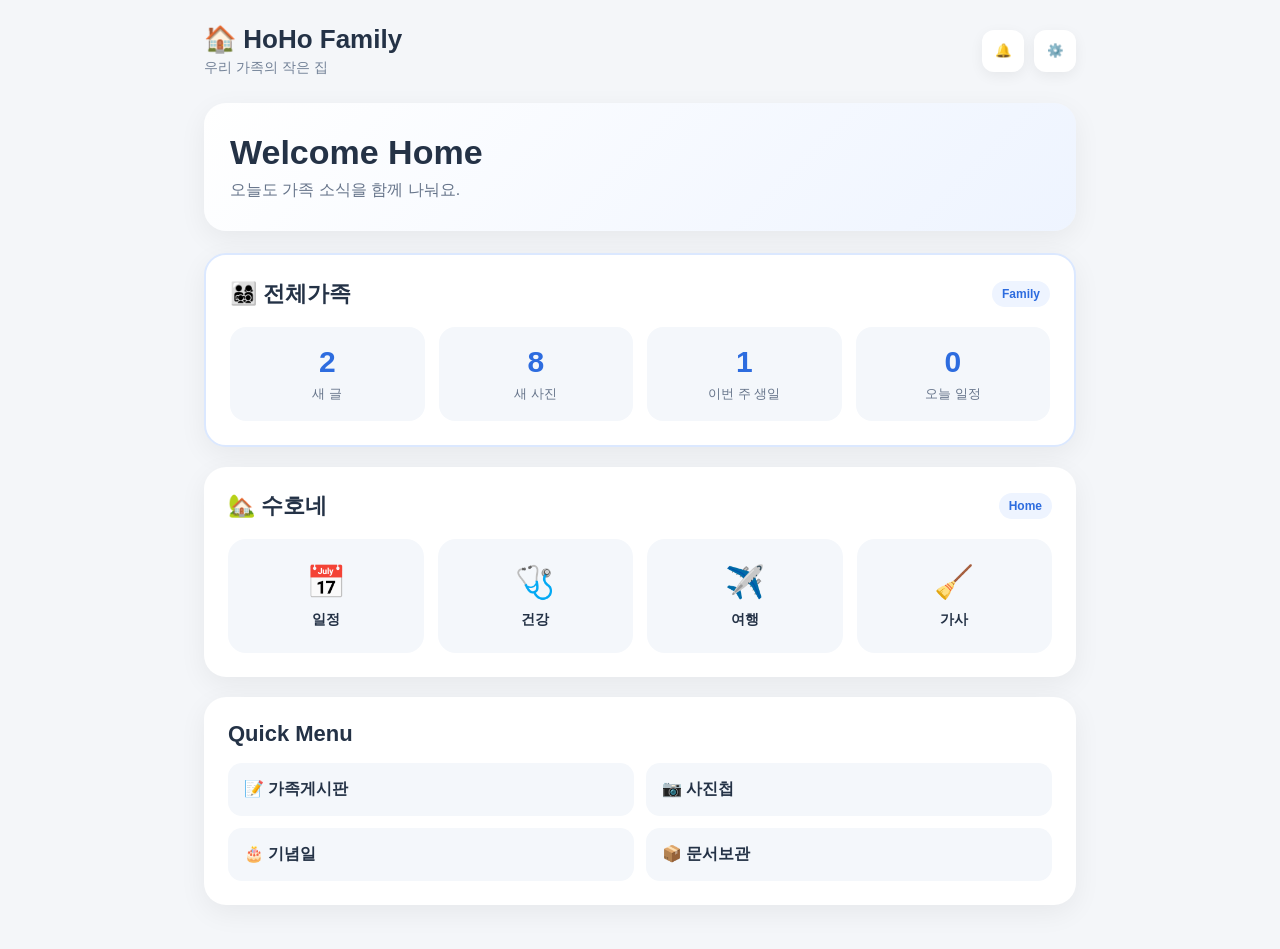
==== app/home.html @ cb8d1803 "access home" ====
<!DOCTYPE html>
<html lang="ko">
<head>
    <meta charset="UTF-8">
    <meta name="viewport" content="width=device-width, initial-scale=1.0">
    <title>HoHo Family Home</title>
    <link rel="stylesheet" href="/assets/css/style.css">
</head>

<body class="home-body">

<main class="home-page">

    <header class="home-header">
        <div>
            <div class="home-logo">🏠 HoHo Family</div>
            <p class="home-subtitle">우리 가족의 작은 집</p>
        </div>

        <div class="home-actions">
            <button>🔔</button>
            <button>⚙️</button>
        </div>
    </header>

    <section class="welcome-panel">
        <h1>Welcome Home</h1>
        <p>오늘도 가족 소식을 함께 나눠요.</p>
    </section>

    <section class="home-card main-family-card">
        <div class="card-title-row">
            <h2>👨‍👩‍👧‍👦 전체가족</h2>
            <span>Family</span>
        </div>

        <div class="summary-grid">
            <div>
                <strong>2</strong>
                <span>새 글</span>
            </div>
            <div>
                <strong>8</strong>
                <span>새 사진</span>
            </div>
            <div>
                <strong>1</strong>
                <span>이번 주 생일</span>
            </div>
            <div>
                <strong>0</strong>
                <span>오늘 일정</span>
            </div>
        </div>
    </section>

    <section class="home-card">
        <div class="card-title-row">
            <h2>🏡 수호네</h2>
            <span>Home</span>
        </div>

        <div class="menu-grid">
            <a href="#">📅<span>일정</span></a>
            <a href="#">🩺<span>건강</span></a>
            <a href="#">✈️<span>여행</span></a>
            <a href="#">🧹<span>가사</span></a>
        </div>
    </section>

    <section class="home-card">
        <h2>Quick Menu</h2>

        <div class="quick-list">
            <a href="#">📝 가족게시판</a>
            <a href="#">📷 사진첩</a>
            <a href="#">🎂 기념일</a>
            <a href="#">📦 문서보관</a>
        </div>
    </section>

</main>

</body>
</html>
---- assets/css/style.css ----
*{
    margin:0;
    padding:0;
    box-sizing:border-box;
}

body{

    font-family:
        "Segoe UI",
        "Noto Sans KR",
        sans-serif;

    background:#f4f6f9;
    color:#243246;
}

.access-page{

    display:flex;
    justify-content:center;
    align-items:center;

    width:100vw;
    height:100vh;

    padding:24px;
}

.access-card{

    width:100%;
    max-width:430px;

    background:#ffffff;

    border-radius:20px;

    padding:56px 40px;

    text-align:center;

    box-shadow:
        0 10px 35px rgba(0,0,0,.08);
}

.logo{

    font-size:70px;

    margin-bottom:28px;
}

h1{

    font-size:34px;
    font-weight:700;

    margin-bottom:10px;
}

.subtitle{

    color:#66748a;

    font-size:16px;

    margin-bottom:44px;
}

.enter-btn{

    width:100%;

    height:54px;

    border:none;

    border-radius:12px;

    background:#2d6cdf;

    color:#fff;

    font-size:17px;

    font-weight:600;

    cursor:pointer;

    transition:.15s;
}

.enter-btn:hover{

    background:#245dc4;
}

.enter-btn:active{

    transform:scale(.985);
}

.footer{

    margin-top:36px;

    font-size:13px;

    color:#8d98a8;
}

.home-body{
    min-height:100vh;
    background:#f4f6f9;
    color:#243246;
}

.home-page{
    width:100%;
    max-width:920px;
    margin:0 auto;
    padding:24px;
}

.home-header{
    display:flex;
    justify-content:space-between;
    align-items:center;
    margin-bottom:26px;
}

.home-logo{
    font-size:26px;
    font-weight:800;
}

.home-subtitle{
    margin-top:4px;
    color:#718096;
    font-size:14px;
}

.home-actions{
    display:flex;
    gap:10px;
}

.home-actions button{
    width:42px;
    height:42px;
    border:0;
    border-radius:12px;
    background:#ffffff;
    box-shadow:0 4px 14px rgba(0,0,0,.06);
    cursor:pointer;
}

.welcome-panel{
    margin-bottom:22px;
    padding:30px 26px;
    border-radius:22px;
    background:linear-gradient(135deg,#ffffff,#eef4ff);
    box-shadow:0 8px 28px rgba(0,0,0,.06);
}

.welcome-panel h1{
    font-size:34px;
    margin-bottom:8px;
}

.welcome-panel p{
    color:#66748a;
}

.home-card{
    margin-bottom:20px;
    padding:24px;
    border-radius:22px;
    background:#ffffff;
    box-shadow:0 8px 28px rgba(0,0,0,.06);
}

.main-family-card{
    border:2px solid #dbe8ff;
}

.card-title-row{
    display:flex;
    justify-content:space-between;
    align-items:center;
    margin-bottom:18px;
}

.card-title-row h2,
.home-card h2{
    font-size:22px;
}

.card-title-row span{
    padding:6px 10px;
    border-radius:999px;
    background:#eef4ff;
    color:#2d6cdf;
    font-size:12px;
    font-weight:700;
}

.summary-grid{
    display:grid;
    grid-template-columns:repeat(4,1fr);
    gap:14px;
}

.summary-grid div{
    padding:18px 12px;
    border-radius:16px;
    background:#f4f7fb;
    text-align:center;
}

.summary-grid strong{
    display:block;
    margin-bottom:5px;
    color:#2d6cdf;
    font-size:30px;
}

.summary-grid span{
    color:#66748a;
    font-size:13px;
}

.menu-grid{
    display:grid;
    grid-template-columns:repeat(4,1fr);
    gap:14px;
}

.menu-grid a{
    padding:24px 10px;
    border-radius:18px;
    background:#f4f7fb;
    text-align:center;
    text-decoration:none;
    color:#243246;
    font-size:32px;
    transition:.15s;
}

.menu-grid a:hover{
    transform:translateY(-3px);
}

.menu-grid span{
    display:block;
    margin-top:10px;
    font-size:14px;
    font-weight:700;
}

.quick-list{
    display:grid;
    grid-template-columns:repeat(2,1fr);
    gap:12px;
    margin-top:16px;
}

.quick-list a{
    padding:16px;
    border-radius:14px;
    background:#f4f7fb;
    color:#243246;
    text-decoration:none;
    font-weight:700;
}

@media (max-width:720px){
    .home-page{
        padding:18px;
    }

    .home-header{
        align-items:flex-start;
    }

    .home-logo{
        font-size:22px;
    }

    .welcome-panel h1{
        font-size:28px;
    }

    .summary-grid,
    .menu-grid{
        grid-template-columns:repeat(2,1fr);
    }

    .quick-list{
        grid-template-columns:1fr;
    }
}
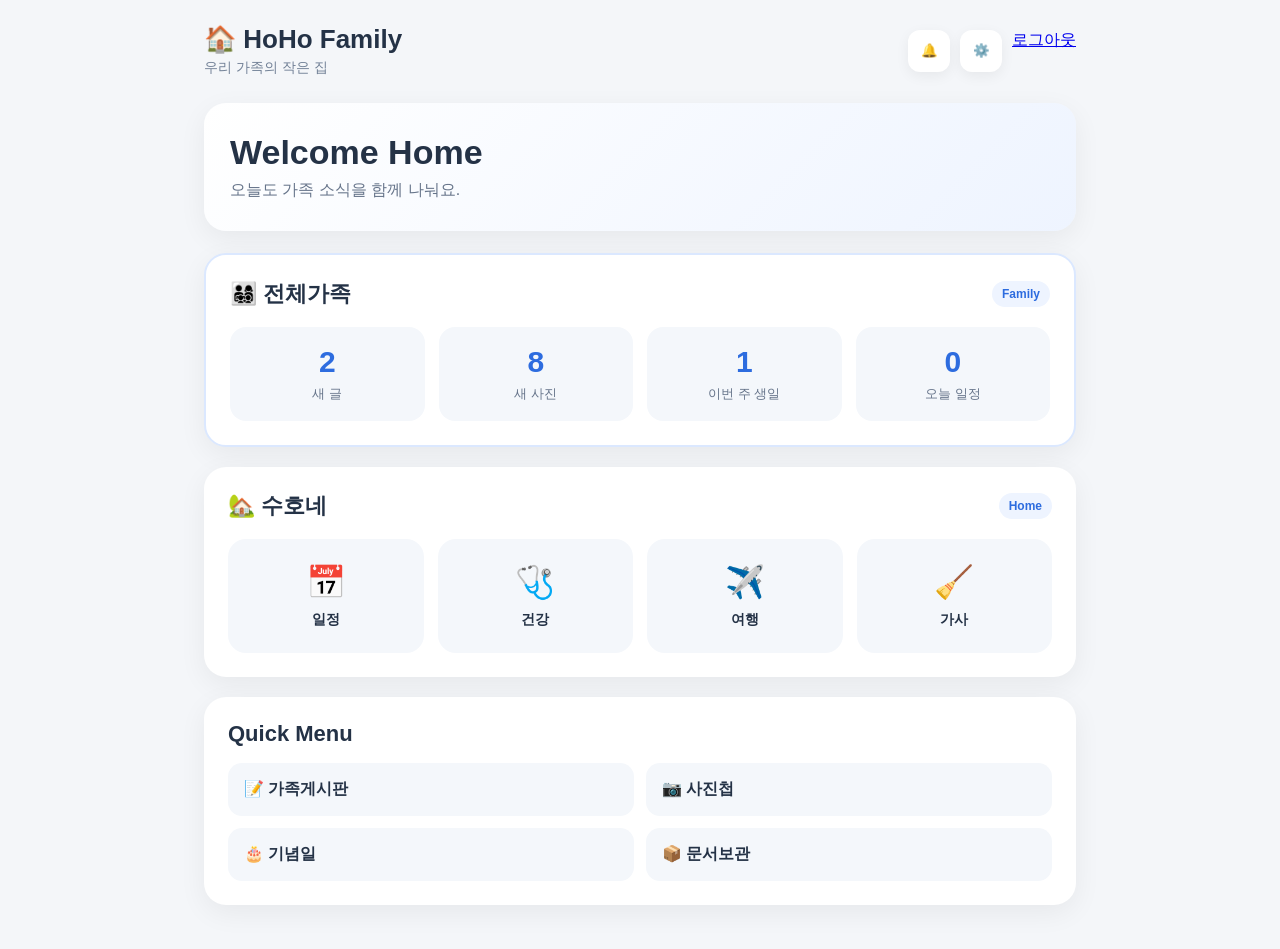
==== commit 610b2104: "access home logout" ====
--- a/app/home.html
+++ b/app/home.html
@@ -1,5 +1,6 @@
 <!DOCTYPE html>
 <html lang="ko">
+
 <head>
     <meta charset="UTF-8">
     <meta name="viewport" content="width=device-width, initial-scale=1.0">
@@ -9,77 +10,81 @@
 
 <body class="home-body">
 
-<main class="home-page">
+    <main class="home-page">
 
-    <header class="home-header">
-        <div>
-            <div class="home-logo">🏠 HoHo Family</div>
-            <p class="home-subtitle">우리 가족의 작은 집</p>
-        </div>
+        <header class="home-header">
+            <div>
+                <div class="home-logo">🏠 HoHo Family</div>
+                <p class="home-subtitle">우리 가족의 작은 집</p>
+            </div>
 
-        <div class="home-actions">
-            <button>🔔</button>
-            <button>⚙️</button>
-        </div>
-    </header>
+            <div class="home-actions">
+                <button>🔔</button>
+                <button>⚙️</button>
+                <a href="/cdn-cgi/access/logout?returnTo=/">
+                    로그아웃
+                </a>
+            </div>
+        </header>
 
-    <section class="welcome-panel">
-        <h1>Welcome Home</h1>
-        <p>오늘도 가족 소식을 함께 나눠요.</p>
-    </section>
+        <section class="welcome-panel">
+            <h1>Welcome Home</h1>
+            <p>오늘도 가족 소식을 함께 나눠요.</p>
+        </section>
 
-    <section class="home-card main-family-card">
-        <div class="card-title-row">
-            <h2>👨‍👩‍👧‍👦 전체가족</h2>
-            <span>Family</span>
-        </div>
+        <section class="home-card main-family-card">
+            <div class="card-title-row">
+                <h2>👨‍👩‍👧‍👦 전체가족</h2>
+                <span>Family</span>
+            </div>
 
-        <div class="summary-grid">
-            <div>
-                <strong>2</strong>
-                <span>새 글</span>
+            <div class="summary-grid">
+                <div>
+                    <strong>2</strong>
+                    <span>새 글</span>
+                </div>
+                <div>
+                    <strong>8</strong>
+                    <span>새 사진</span>
+                </div>
+                <div>
+                    <strong>1</strong>
+                    <span>이번 주 생일</span>
+                </div>
+                <div>
+                    <strong>0</strong>
+                    <span>오늘 일정</span>
+                </div>
             </div>
-            <div>
-                <strong>8</strong>
-                <span>새 사진</span>
+        </section>
+
+        <section class="home-card">
+            <div class="card-title-row">
+                <h2>🏡 수호네</h2>
+                <span>Home</span>
             </div>
-            <div>
-                <strong>1</strong>
-                <span>이번 주 생일</span>
+
+            <div class="menu-grid">
+                <a href="#">📅<span>일정</span></a>
+                <a href="#">🩺<span>건강</span></a>
+                <a href="#">✈️<span>여행</span></a>
+                <a href="#">🧹<span>가사</span></a>
             </div>
-            <div>
-                <strong>0</strong>
-                <span>오늘 일정</span>
+        </section>
+
+        <section class="home-card">
+            <h2>Quick Menu</h2>
+
+            <div class="quick-list">
+                <a href="#">📝 가족게시판</a>
+                <a href="#">📷 사진첩</a>
+                <a href="#">🎂 기념일</a>
+                <a href="#">📦 문서보관</a>
             </div>
-        </div>
-    </section>
+        </section>
 
-    <section class="home-card">
-        <div class="card-title-row">
-            <h2>🏡 수호네</h2>
-            <span>Home</span>
-        </div>
-
-        <div class="menu-grid">
-            <a href="#">📅<span>일정</span></a>
-            <a href="#">🩺<span>건강</span></a>
-            <a href="#">✈️<span>여행</span></a>
-            <a href="#">🧹<span>가사</span></a>
-        </div>
-    </section>
-
-    <section class="home-card">
-        <h2>Quick Menu</h2>
-
-        <div class="quick-list">
-            <a href="#">📝 가족게시판</a>
-            <a href="#">📷 사진첩</a>
-            <a href="#">🎂 기념일</a>
-            <a href="#">📦 문서보관</a>
-        </div>
-    </section>
-
-</main>
+    </main>
 
 </body>
+
 </html>
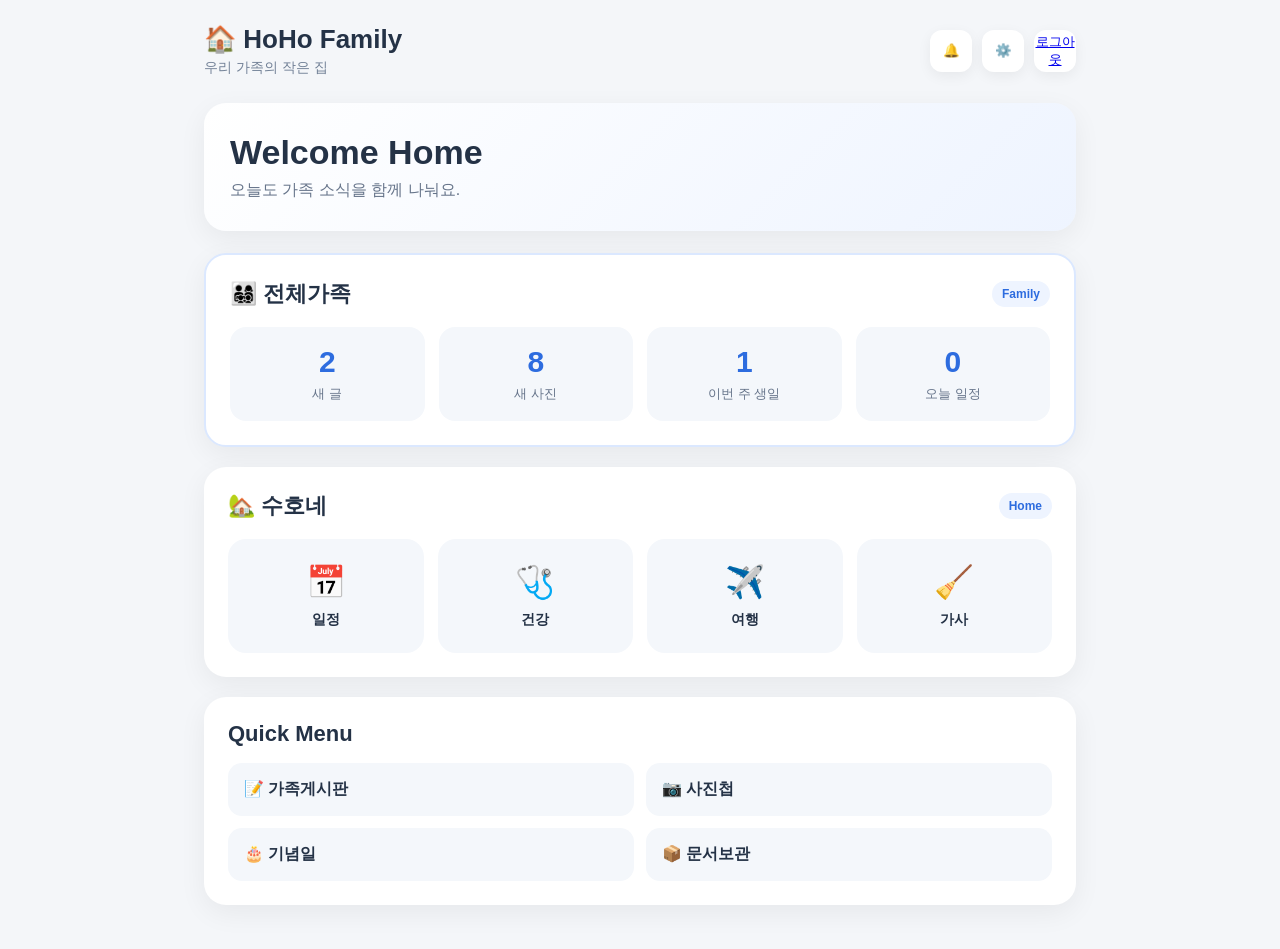
==== commit 7f2b079f: "access home logout" ====
--- a/app/home.html
+++ b/app/home.html
@@ -21,9 +21,11 @@
             <div class="home-actions">
                 <button>🔔</button>
                 <button>⚙️</button>
-                <a href="/cdn-cgi/access/logout?returnTo=/">
-                    로그아웃
-                </a>
+                <button> <a href="/cdn-cgi/access/logout?returnTo=https://hohofamily.pages.dev/">
+                        로그아웃
+                    </a>
+                </button>
+
             </div>
         </header>
 
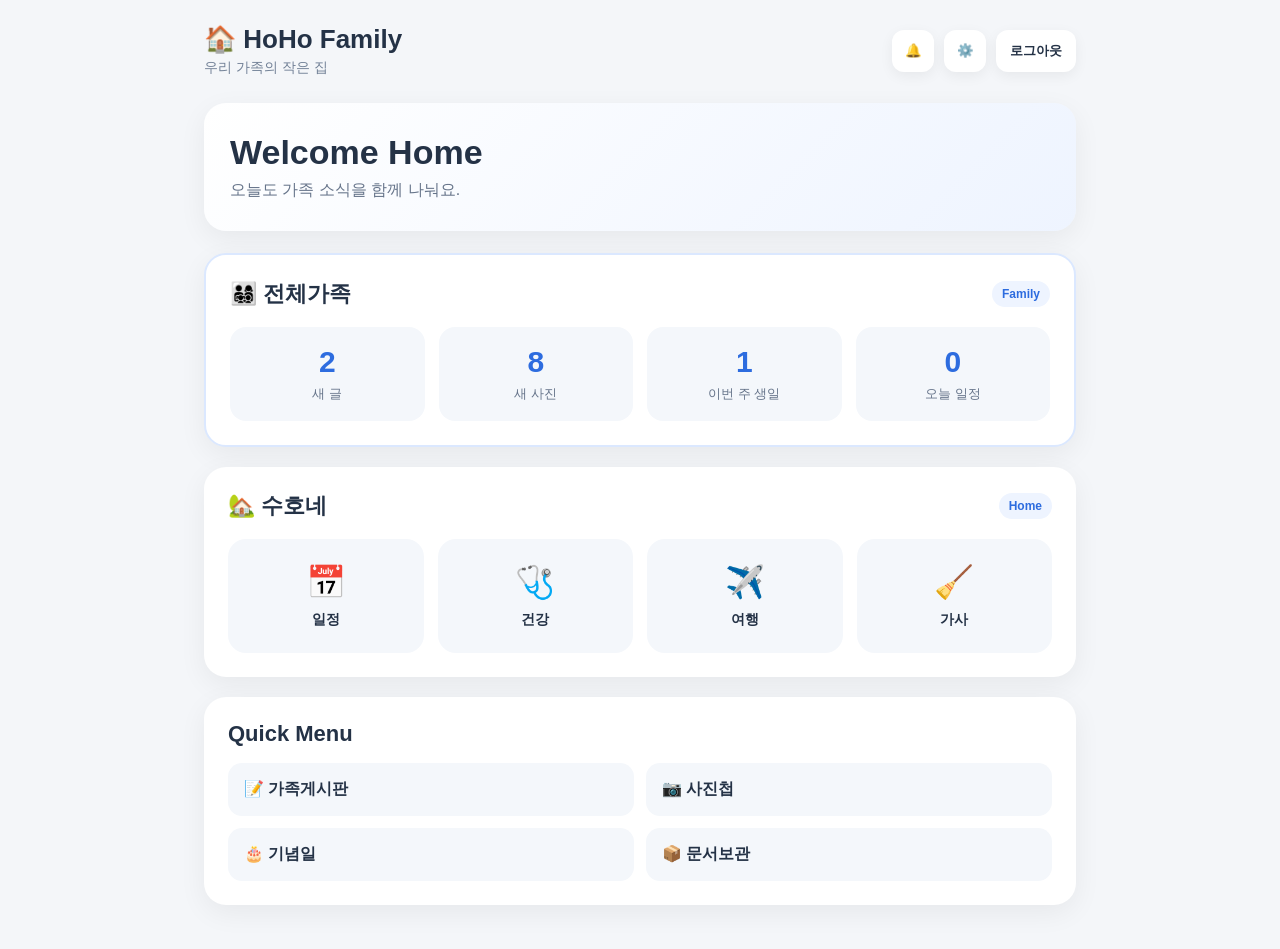
==== commit 4293ec14: "pwa" ====
--- a/app/home.html
+++ b/app/home.html
@@ -21,10 +21,9 @@
             <div class="home-actions">
                 <button>🔔</button>
                 <button>⚙️</button>
-                <button> <a href="/cdn-cgi/access/logout?returnTo=https://hohofamily.pages.dev/">
-                        로그아웃
-                    </a>
-                </button>
+                <a class="logout-btn" href="/cdn-cgi/access/logout?returnTo=https://hohofamily.pages.dev/">
+                    로그아웃
+                </a>
 
             </div>
         </header>
--- a/assets/css/style.css
+++ b/assets/css/style.css
@@ -1,303 +1,390 @@
-*{
-    margin:0;
-    padding:0;
-    box-sizing:border-box;
-}
-
-body{
-
-    font-family:
-        "Segoe UI",
-        "Noto Sans KR",
-        sans-serif;
-
-    background:#f4f6f9;
-    color:#243246;
-}
-
-.access-page{
-
-    display:flex;
-    justify-content:center;
-    align-items:center;
-
-    width:100vw;
-    height:100vh;
-
-    padding:24px;
-}
-
-.access-card{
-
-    width:100%;
-    max-width:430px;
-
-    background:#ffffff;
-
-    border-radius:20px;
-
-    padding:56px 40px;
-
-    text-align:center;
-
-    box-shadow:
-        0 10px 35px rgba(0,0,0,.08);
-}
-
-.logo{
-
-    font-size:70px;
-
-    margin-bottom:28px;
-}
-
-h1{
-
-    font-size:34px;
-    font-weight:700;
-
-    margin-bottom:10px;
-}
-
-.subtitle{
-
-    color:#66748a;
-
-    font-size:16px;
-
-    margin-bottom:44px;
-}
-
-.enter-btn{
-
-    width:100%;
-
-    height:54px;
-
-    border:none;
-
-    border-radius:12px;
-
-    background:#2d6cdf;
-
-    color:#fff;
-
-    font-size:17px;
-
-    font-weight:600;
-
-    cursor:pointer;
-
-    transition:.15s;
-}
-
-.enter-btn:hover{
-
-    background:#245dc4;
-}
-
-.enter-btn:active{
-
-    transform:scale(.985);
-}
-
-.footer{
-
-    margin-top:36px;
-
-    font-size:13px;
-
-    color:#8d98a8;
-}
-
-.home-body{
-    min-height:100vh;
-    background:#f4f6f9;
-    color:#243246;
-}
-
-.home-page{
-    width:100%;
-    max-width:920px;
-    margin:0 auto;
-    padding:24px;
-}
-
-.home-header{
-    display:flex;
-    justify-content:space-between;
-    align-items:center;
-    margin-bottom:26px;
-}
-
-.home-logo{
-    font-size:26px;
-    font-weight:800;
-}
-
-.home-subtitle{
-    margin-top:4px;
-    color:#718096;
-    font-size:14px;
-}
-
-.home-actions{
-    display:flex;
-    gap:10px;
-}
-
-.home-actions button{
-    width:42px;
-    height:42px;
-    border:0;
-    border-radius:12px;
-    background:#ffffff;
-    box-shadow:0 4px 14px rgba(0,0,0,.06);
-    cursor:pointer;
-}
-
-.welcome-panel{
-    margin-bottom:22px;
-    padding:30px 26px;
-    border-radius:22px;
-    background:linear-gradient(135deg,#ffffff,#eef4ff);
-    box-shadow:0 8px 28px rgba(0,0,0,.06);
-}
-
-.welcome-panel h1{
-    font-size:34px;
-    margin-bottom:8px;
-}
-
-.welcome-panel p{
-    color:#66748a;
-}
-
-.home-card{
-    margin-bottom:20px;
-    padding:24px;
-    border-radius:22px;
-    background:#ffffff;
-    box-shadow:0 8px 28px rgba(0,0,0,.06);
-}
-
-.main-family-card{
-    border:2px solid #dbe8ff;
-}
-
-.card-title-row{
-    display:flex;
-    justify-content:space-between;
-    align-items:center;
-    margin-bottom:18px;
+* {
+  margin: 0;
+  padding: 0;
+  box-sizing: border-box;
+}
+
+body {
+  font-family: "Segoe UI", "Noto Sans KR", sans-serif;
+
+  background: #f4f6f9;
+  color: #243246;
+}
+
+.access-page {
+  display: flex;
+  justify-content: center;
+  align-items: center;
+
+  width: 100vw;
+  height: 100vh;
+
+  padding: 24px;
+}
+
+.access-card {
+  width: 100%;
+  max-width: 430px;
+
+  background: #ffffff;
+
+  border-radius: 20px;
+
+  padding: 56px 40px;
+
+  text-align: center;
+
+  box-shadow: 0 10px 35px rgba(0, 0, 0, 0.08);
+}
+
+.logo {
+  font-size: 70px;
+
+  margin-bottom: 28px;
+}
+
+h1 {
+  font-size: 34px;
+  font-weight: 700;
+
+  margin-bottom: 10px;
+}
+
+.subtitle {
+  color: #66748a;
+
+  font-size: 16px;
+
+  margin-bottom: 20px;
+}
+
+.enter-btn {
+  display: flex;
+  justify-content: center;
+  align-items: center;
+
+  width: 100%;
+  height: 54px;
+
+  border-radius: 12px;
+  background: #2d6cdf;
+  color: #fff;
+  text-decoration: none;
+  font-weight: 600;
+  margin-bottom: 14px;
+}
+
+.enter-btn:hover {
+  background: #245dc4;
+}
+
+.enter-btn:active {
+  transform: scale(0.985);
+}
+
+.signup {
+  margin-top: 18px;
+  text-align: center;
+  font-weight: 360;
+  font-size: 16px;
+  color: #515b69;
+}
+
+.signup a {
+  margin-left: 6px;
+  color: #4e5053;
+  font-weight: 400;
+  text-decoration: underline;
+  text-underline-offset: 3px; 
+  text-decoration-thickness: 1px; 
+}
+
+.signup a:hover {
+  text-decoration: underline;
+}
+
+.footer {
+  margin-top: 36px;
+
+  font-size: 13px;
+
+  color: #8d98a8;
+}
+
+.home-body {
+  min-height: 100vh;
+  background: #f4f6f9;
+  color: #243246;
+}
+
+.home-page {
+  width: 100%;
+  max-width: 920px;
+  margin: 0 auto;
+  padding: 24px;
+}
+
+.home-header {
+  display: flex;
+  justify-content: space-between;
+  align-items: center;
+  margin-bottom: 26px;
+}
+
+.home-logo {
+  font-size: 26px;
+  font-weight: 800;
+}
+
+.home-subtitle {
+  margin-top: 4px;
+  color: #718096;
+  font-size: 14px;
+}
+
+.home-actions {
+  display: flex;
+  gap: 10px;
+}
+
+.home-actions button {
+  width: 42px;
+  height: 42px;
+  border: 0;
+  border-radius: 12px;
+  background: #ffffff;
+  box-shadow: 0 4px 14px rgba(0, 0, 0, 0.06);
+  cursor: pointer;
+}
+
+.welcome-panel {
+  margin-bottom: 22px;
+  padding: 30px 26px;
+  border-radius: 22px;
+  background: linear-gradient(135deg, #ffffff, #eef4ff);
+  box-shadow: 0 8px 28px rgba(0, 0, 0, 0.06);
+}
+
+.welcome-panel h1 {
+  font-size: 34px;
+  margin-bottom: 8px;
+}
+
+.welcome-panel p {
+  color: #66748a;
+}
+
+.home-card {
+  margin-bottom: 20px;
+  padding: 24px;
+  border-radius: 22px;
+  background: #ffffff;
+  box-shadow: 0 8px 28px rgba(0, 0, 0, 0.06);
+}
+
+.main-family-card {
+  border: 2px solid #dbe8ff;
+}
+
+.card-title-row {
+  display: flex;
+  justify-content: space-between;
+  align-items: center;
+  margin-bottom: 18px;
 }
 
 .card-title-row h2,
-.home-card h2{
-    font-size:22px;
-}
-
-.card-title-row span{
-    padding:6px 10px;
-    border-radius:999px;
-    background:#eef4ff;
-    color:#2d6cdf;
-    font-size:12px;
-    font-weight:700;
-}
-
-.summary-grid{
-    display:grid;
-    grid-template-columns:repeat(4,1fr);
-    gap:14px;
-}
-
-.summary-grid div{
-    padding:18px 12px;
-    border-radius:16px;
-    background:#f4f7fb;
-    text-align:center;
-}
-
-.summary-grid strong{
-    display:block;
-    margin-bottom:5px;
-    color:#2d6cdf;
-    font-size:30px;
-}
-
-.summary-grid span{
-    color:#66748a;
-    font-size:13px;
-}
-
-.menu-grid{
-    display:grid;
-    grid-template-columns:repeat(4,1fr);
-    gap:14px;
-}
-
-.menu-grid a{
-    padding:24px 10px;
-    border-radius:18px;
-    background:#f4f7fb;
-    text-align:center;
-    text-decoration:none;
-    color:#243246;
-    font-size:32px;
-    transition:.15s;
-}
-
-.menu-grid a:hover{
-    transform:translateY(-3px);
-}
-
-.menu-grid span{
-    display:block;
-    margin-top:10px;
-    font-size:14px;
-    font-weight:700;
-}
-
-.quick-list{
-    display:grid;
-    grid-template-columns:repeat(2,1fr);
-    gap:12px;
-    margin-top:16px;
-}
-
-.quick-list a{
-    padding:16px;
-    border-radius:14px;
-    background:#f4f7fb;
-    color:#243246;
-    text-decoration:none;
-    font-weight:700;
-}
-
-@media (max-width:720px){
-    .home-page{
-        padding:18px;
-    }
-
-    .home-header{
-        align-items:flex-start;
-    }
-
-    .home-logo{
-        font-size:22px;
-    }
-
-    .welcome-panel h1{
-        font-size:28px;
-    }
-
-    .summary-grid,
-    .menu-grid{
-        grid-template-columns:repeat(2,1fr);
-    }
-
-    .quick-list{
-        grid-template-columns:1fr;
-    }
+.home-card h2 {
+  font-size: 22px;
+}
+
+.card-title-row span {
+  padding: 6px 10px;
+  border-radius: 999px;
+  background: #eef4ff;
+  color: #2d6cdf;
+  font-size: 12px;
+  font-weight: 700;
+}
+
+.summary-grid {
+  display: grid;
+  grid-template-columns: repeat(4, 1fr);
+  gap: 14px;
+}
+
+.summary-grid div {
+  padding: 18px 12px;
+  border-radius: 16px;
+  background: #f4f7fb;
+  text-align: center;
+}
+
+.summary-grid strong {
+  display: block;
+  margin-bottom: 5px;
+  color: #2d6cdf;
+  font-size: 30px;
+}
+
+.summary-grid span {
+  color: #66748a;
+  font-size: 13px;
+}
+
+.menu-grid {
+  display: grid;
+  grid-template-columns: repeat(4, 1fr);
+  gap: 14px;
+}
+
+.menu-grid a {
+  padding: 24px 10px;
+  border-radius: 18px;
+  background: #f4f7fb;
+  text-align: center;
+  text-decoration: none;
+  color: #243246;
+  font-size: 32px;
+  transition: 0.15s;
+}
+
+.menu-grid a:hover {
+  transform: translateY(-3px);
+}
+
+.menu-grid span {
+  display: block;
+  margin-top: 10px;
+  font-size: 14px;
+  font-weight: 700;
+}
+
+.quick-list {
+  display: grid;
+  grid-template-columns: repeat(2, 1fr);
+  gap: 12px;
+  margin-top: 16px;
+}
+
+.quick-list a {
+  padding: 16px;
+  border-radius: 14px;
+  background: #f4f7fb;
+  color: #243246;
+  text-decoration: none;
+  font-weight: 700;
+}
+
+@media (max-width: 720px) {
+  .home-page {
+    padding: 18px;
+  }
+
+  .home-header {
+    align-items: flex-start;
+  }
+
+  .home-logo {
+    font-size: 22px;
+  }
+
+  .welcome-panel h1 {
+    font-size: 28px;
+  }
+
+  .summary-grid,
+  .menu-grid {
+    grid-template-columns: repeat(2, 1fr);
+  }
+
+  .quick-list {
+    grid-template-columns: 1fr;
+  }
+}
+
+.logout-btn {
+  height: 42px;
+  padding: 0 14px;
+  border-radius: 12px;
+  background: #ffffff;
+  box-shadow: 0 4px 14px rgba(0, 0, 0, 0.06);
+  display: flex;
+  align-items: center;
+  justify-content: center;
+  color: #243246;
+  text-decoration: none;
+  font-size: 13px;
+  font-weight: 700;
+  white-space: nowrap;
+}
+
+.signup-card{
+  max-width:430px;
+}
+
+.signup-form{
+  margin-top:22px;
+  text-align:left;
+}
+
+.signup-form label{
+  display:block;
+  margin-bottom:14px;
+  color:#515b69;
+  font-size:14px;
+  font-weight:600;
+}
+
+.signup-form input[type="text"],
+.signup-form input[type="email"],
+.signup-form input[type="date"]{
+  width:100%;
+  height:48px;
+  margin-top:7px;
+  padding:0 14px;
+  border:1px solid #dbe2ec;
+  border-radius:12px;
+  background:#f8fafc;
+  color:#243246;
+  font-size:15px;
+}
+
+.signup-form input:focus{
+  outline:none;
+  border-color:#2d6cdf;
+  background:#ffffff;
+}
+
+.birth-type{
+  display:flex;
+  gap:10px;
+  margin:4px 0 20px;
+}
+
+.birth-type label{
+  flex:1;
+  height:44px;
+  margin:0;
+  border:1px solid #dbe2ec;
+  border-radius:12px;
+  background:#f8fafc;
+  display:flex;
+  align-items:center;
+  justify-content:center;
+  gap:8px;
+  cursor:pointer;
+}
+
+.pwa-btn{
+  width:100%;
+  height:48px;
+  margin-bottom:14px;
+  border:1px solid #dbe2ec;
+  border-radius:12px;
+  background:#ffffff;
+  color:#515b69;
+  font-size:15px;
+  font-weight:600;
+  cursor:pointer;
 }
